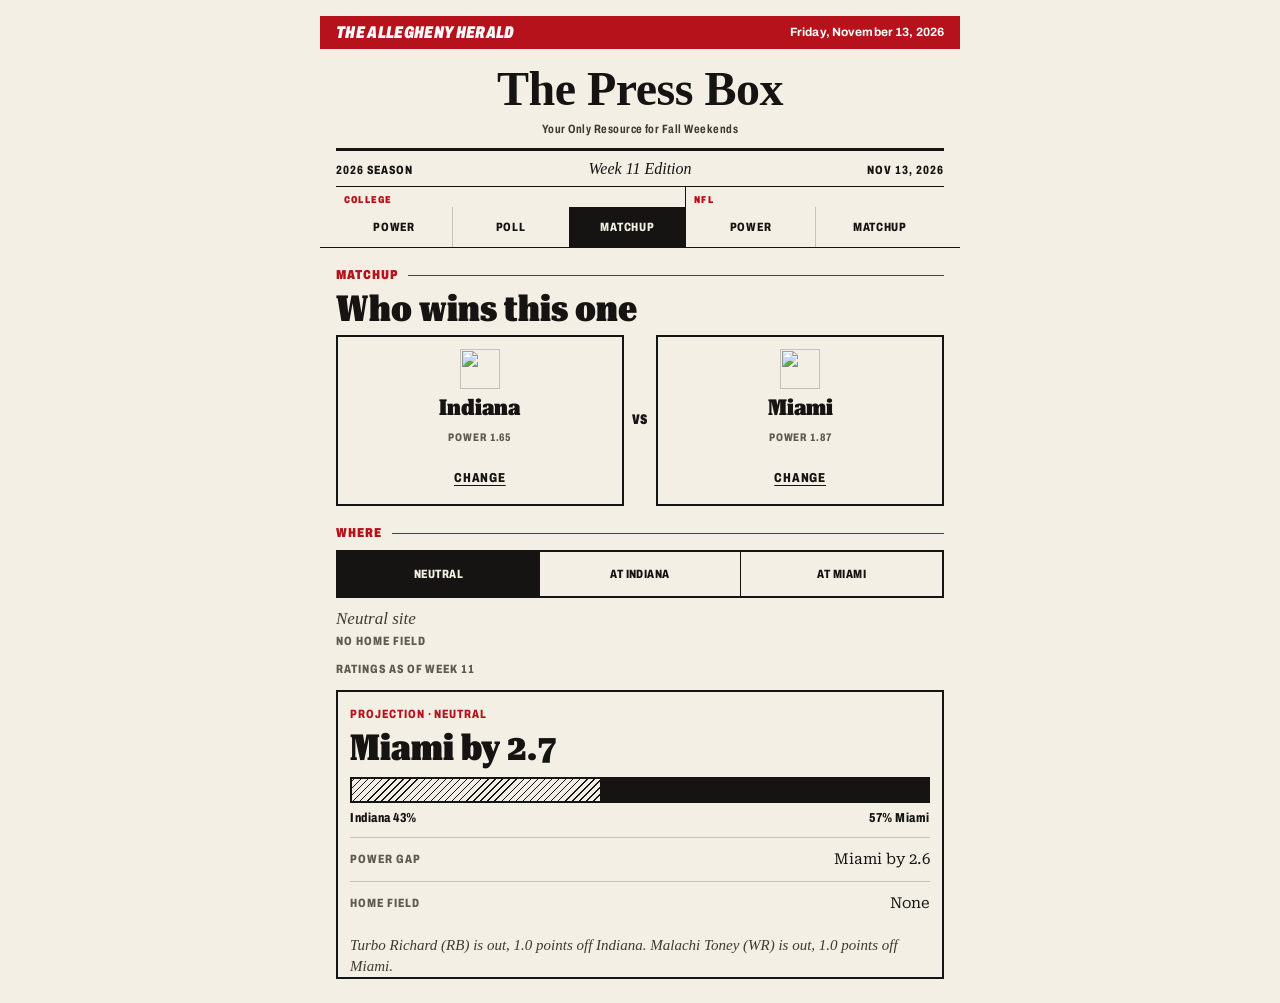
==== docs/index.html @ 461d0d23 "Publish The Press Box site and rankings [automated]" ====
<!DOCTYPE html>
<html lang="en">
  <head>
    <meta charset="utf-8" />
    <meta name="bcpi-build" content="20261113193200" />
    <meta name="viewport" content="width=device-width, initial-scale=1, viewport-fit=cover" />
    <meta name="theme-color" content="#F3EFE4" />
    <meta name="apple-mobile-web-app-capable" content="yes" />
    <meta name="apple-mobile-web-app-status-bar-style" content="default" />
    <meta property="og:site_name" content="The Allegheny Herald" />
    <meta property="og:title" content="The Press Box | The Allegheny Herald" />
    <meta property="og:description" content="College and NFL power rankings, poll, and matchup picks. Updated every week." />
    <meta property="og:type" content="website" />
    <meta property="og:url" content="/" />
    <meta property="og:image" content="/og-2026-w11.png" />
    <meta property="og:image:width" content="1200" />
    <meta property="og:image:height" content="630" />
    <meta property="og:image:alt" content="The Press Box Week 11 power rankings, top five teams" />
    <meta name="twitter:card" content="summary_large_image" />
    <meta name="twitter:title" content="The Press Box | The Allegheny Herald" />
    <meta name="twitter:description" content="College and NFL power rankings, poll, and matchup picks. Updated every week." />
    <meta name="twitter:image" content="/og-2026-w11.png" />
    <link rel="apple-touch-icon" href="./apple-touch-icon.png" />
    <link rel="icon" href="./favicon.svg" type="image/svg+xml" />
    <link rel="icon" href="./favicon.ico" sizes="32x32" />
    <link rel="manifest" href="./manifest.webmanifest" />
    <meta name="apple-mobile-web-app-title" content="The Press Box" />
    <meta name="description" content="College and NFL power rankings, poll, and matchup picks. Updated every week." />
    <title>The Press Box | The Allegheny Herald</title>
    <link rel="preconnect" href="https://fonts.googleapis.com" />
    <link rel="preconnect" href="https://fonts.gstatic.com" crossorigin />
    <link
      href="https://fonts.googleapis.com/css2?family=Old+Standard+TT:ital,wght@0,400;0,700;1,400&family=Roboto+Serif:opsz,wdth,wght@8..144,50..150,400..900&family=Archivo:ital,wdth,wght@0,62..125,500..900;1,62..125,700..900&display=swap"
      rel="stylesheet"
    />
    <link rel="stylesheet" href="./static/press-box.css?v=20261113193200" />
  </head>
  <body data-page="matchup">
    <div class="sheet">
      <div class="banner">
        <span class="banner-name">The Allegheny Herald</span>
        <span class="banner-side">College &amp; Pro</span>
      </div>
      <header class="masthead">
        <h1>The Press Box</h1>
        <p class="mast-kicker">Your Only Resource for Fall Weekends</p>
      </header>
      <div class="dateline">
        <span id="dateline-season">2026 season</span>
        <em id="dateline-edition">Week edition</em>
        <span id="dateline-date"></span>
      </div>
      <nav class="rail" aria-label="Section"></nav>
      <main id="view">
        <p class="sec-label"><span>Matchup</span><i></i></p>
        <h2 class="headline">Who wins this one</h2>
        <div class="versus">
          <div class="slot" id="slot-a"></div>
          <div class="vs-mark">VS</div>
          <div class="slot" id="slot-b"></div>
        </div>
        <p class="sec-label"><span>Where</span><i></i></p>
        <div class="segment" id="venue" role="group" aria-label="Where"></div>
        <p class="venue-detail" id="venue-detail"></p>
        <p class="ratings-asof" id="ratings-asof"></p>
        <section class="projection" id="projection" hidden></section>
      </main>
    </div>
    <script>window.BCPI_CONFIG={mode:"static",dataUrl:"./data"};</script>
    <script src="./static/shared.js?v=20261113193200"></script>
    <script src="./static/shell.js?v=20261113193200"></script>
    <script src="./static/nav.js?v=20261113193200"></script>
    <script src="./static/matchup.js?v=20261113193200"></script>
  </body>
</html>
---- docs/static/press-box.css ----
:root {
  --paper: #f3efe4;
  --ink: #161412;
  --ink-2: #3e3a33;
  --muted: #5f594e;
  --faint: #8a8478;
  --rule: rgba(22, 20, 18, 0.2);
  --red: #b5121b;
  --gutter-left: max(16px, env(safe-area-inset-left));
  --gutter-right: max(16px, env(safe-area-inset-right));
  --sans: "Archivo", "Arial Narrow", sans-serif;
  --serif: "Roboto Serif", "Times New Roman", serif;
  --mast: "Old Standard TT", "Times New Roman", serif;
  --hatch: repeating-linear-gradient(
    -45deg,
    transparent,
    transparent 4px,
    var(--ink) 4px,
    var(--ink) 5px
  );
}

* {
  box-sizing: border-box;
  border-radius: 0;
}

[hidden] {
  display: none !important;
}

html,
body {
  margin: 0;
  background: var(--paper);
  color: var(--ink);
  font-family: var(--serif);
  font-weight: 400;
  font-size: 15px;
  line-height: 1.4;
  font-variant-numeric: tabular-nums;
}

body {
  min-height: 100vh;
}

button,
input {
  font: inherit;
  color: inherit;
  border-radius: 0;
}

button {
  cursor: pointer;
}

a {
  color: inherit;
}

img {
  display: block;
  border-radius: 0;
}

:focus-visible {
  outline: 2px solid var(--ink);
  outline-offset: 2px;
}

.sheet {
  width: min(640px, 100%);
  margin: 0 auto;
  padding-top: max(16px, env(safe-area-inset-top));
  padding-right: var(--gutter-right);
  padding-bottom: max(24px, env(safe-area-inset-bottom));
  padding-left: var(--gutter-left);
}

.banner {
  display: flex;
  justify-content: space-between;
  align-items: center;
  gap: 12px;
  margin-left: calc(var(--gutter-left) * -1);
  margin-right: calc(var(--gutter-right) * -1);
  padding: 8px var(--gutter-right) 8px var(--gutter-left);
  background: var(--red);
  color: #fff;
}

.banner-name,
.banner-side {
  font-family: var(--sans);
  text-transform: uppercase;
}

.banner-name {
  font-weight: 900;
  font-style: italic;
  font-stretch: 70%;
  font-size: 17px;
  letter-spacing: 0.02em;
  line-height: 1;
  white-space: nowrap;
}

.banner-side {
  font-weight: 700;
  font-size: 12px;
  letter-spacing: 0.06em;
  text-align: right;
  white-space: nowrap;
}

.masthead {
  text-align: center;
  padding: 16px 0 10px;
}

.masthead h1,
.mini-mark {
  font-family: var(--mast);
  font-weight: 700;
  letter-spacing: -0.01em;
  line-height: 1;
  margin: 0;
}

.masthead h1 {
  font-size: 48px;
}

.mast-kicker {
  margin: 8px 0 0;
  font-family: var(--sans);
  font-weight: 700;
  font-stretch: 75%;
  font-size: 12px;
  letter-spacing: 0.04em;
  text-transform: none;
  color: var(--ink-2);
}

.dateline {
  display: flex;
  justify-content: space-between;
  align-items: baseline;
  gap: 8px;
  border-top: 3px solid var(--ink);
  border-bottom: 1px solid var(--ink);
  padding: 7px 0 6px;
  font-family: var(--sans);
  font-weight: 800;
  font-stretch: 75%;
  font-size: 12px;
  letter-spacing: 0.08em;
  text-transform: uppercase;
}

.dateline em {
  font-family: var(--mast);
  font-style: italic;
  font-weight: 400;
  font-size: 16px;
  letter-spacing: 0;
  text-transform: none;
}

.rail {
  position: sticky;
  top: env(safe-area-inset-top);
  z-index: 5;
  background: var(--paper);
  margin-left: calc(var(--gutter-left) * -1);
  margin-right: calc(var(--gutter-right) * -1);
  padding: 0 var(--gutter-right) 0 var(--gutter-left);
}

.rail {
  display: grid;
  grid-template-columns: 1.35fr 1fr;
  gap: 0;
  border-bottom: 1px solid var(--ink);
}

.rail-sport {
  min-width: 0;
  border-left: 1px solid var(--ink);
}

.rail-sport:first-child {
  border-left: 0;
}

.rail-sport-name {
  display: block;
  padding: 6px 8px 0;
  color: var(--red);
  font-family: var(--sans);
  font-weight: 900;
  font-stretch: 75%;
  font-size: 10px;
  letter-spacing: 0.12em;
  text-transform: uppercase;
}

.rail-tabs {
  display: flex;
}

.rail-tabs a {
  flex: 1;
  min-height: 40px;
  display: flex;
  align-items: center;
  justify-content: center;
  padding: 0 4px;
  text-decoration: none;
  border-left: 1px solid var(--rule);
  font-family: var(--sans);
  font-weight: 800;
  font-stretch: 75%;
  font-size: 12px;
  letter-spacing: 0.06em;
  text-transform: uppercase;
}

.rail-tabs a:first-child {
  border-left: 0;
}

.rail-tabs a.active {
  background: var(--ink);
  color: var(--paper);
}

.edition-pickers,
.edition-host .edition-pickers {
  display: flex;
  gap: 10px;
  margin: 0 0 14px;
}

.edition-pick {
  flex: 1;
  display: flex;
  flex-direction: column;
  gap: 4px;
  font-family: var(--sans);
  font-weight: 800;
  font-stretch: 75%;
  font-size: 11px;
  letter-spacing: 0.08em;
  text-transform: uppercase;
  color: var(--ink-2);
}

.edition-pick select {
  min-height: 40px;
  border: 1px solid var(--ink);
  background: var(--paper);
  padding: 0 10px;
  font-family: var(--serif);
  font-weight: 700;
  font-stretch: 75%;
  font-size: 16px;
  color: var(--ink);
}

.qb-flag {
  display: inline-block;
  margin-top: 2px;
  color: var(--red);
  font-family: var(--sans);
  font-weight: 800;
  font-stretch: 75%;
  font-size: 10px;
  letter-spacing: 0.04em;
  text-transform: uppercase;
}

.mobile-tab-bar {
  display: none;
}

.sec-label {
  display: flex;
  align-items: center;
  gap: 10px;
  margin: 18px 0 8px;
  color: var(--red);
  font-family: var(--sans);
  font-weight: 900;
  font-stretch: 75%;
  font-size: 13px;
  letter-spacing: 0.08em;
  text-transform: uppercase;
}

.sec-label i {
  flex: 1;
  height: 1px;
  background: var(--red);
}

.headline {
  margin: 0 0 8px;
  font-family: var(--serif);
  font-weight: 900;
  font-stretch: 62%;
  font-size: 36px;
  line-height: 0.95;
}

.deck,
.one-liner,
.caption,
.piece p,
.note {
  font-family: var(--mast);
  font-style: italic;
  font-weight: 400;
  color: var(--ink-2);
}

.deck {
  margin: 0 0 16px;
  font-size: 17px;
  line-height: 1.35;
}

.one-liner {
  margin: 8px 0 0;
  font-size: 17px;
  line-height: 1.35;
}

.caption,
.note {
  margin: 10px 0 0;
  font-size: 15px;
}

.editor-note {
  font-size: 13px;
  color: var(--muted);
}

.banner-side.banner-date {
  text-transform: none;
  letter-spacing: 0.01em;
  font-weight: 700;
}

.stepper {
  display: flex;
  justify-content: space-between;
  gap: 12px;
  margin: 0 0 12px;
}

.stepper button,
.picker-done,
.change,
.board-more {
  min-height: 44px;
  background: transparent;
  border: 2px solid var(--ink);
  font-family: var(--sans);
  font-weight: 800;
  font-stretch: 75%;
  letter-spacing: 0.06em;
  text-transform: uppercase;
}

.stepper button,
.board-more {
  padding: 0 12px;
  font-size: 13px;
}

.board-more {
  display: flex;
  align-items: center;
  justify-content: center;
  width: 100%;
  margin-top: 10px;
}

.board.is-full .cols-power {
  grid-template-columns: 44px minmax(0, 1fr) 46px 58px;
}

.board.is-full .cols-poll {
  grid-template-columns: 44px minmax(0, 1fr) 44px 40px 52px;
}

.stepper button:disabled {
  color: var(--faint);
  border-color: var(--faint);
  cursor: default;
}

.board {
  border: 2px solid var(--ink);
}

.board-head,
.board-row,
.log-head,
.log-row {
  display: grid;
  align-items: center;
  column-gap: 8px;
}

.board-head,
.log-head {
  min-height: 32px;
  padding: 0 8px;
  background: var(--ink);
  color: var(--paper);
  font-family: var(--sans);
  font-weight: 800;
  font-stretch: 75%;
  font-size: 11px;
  letter-spacing: 0.08em;
  text-transform: uppercase;
}

.board-row,
.log-row {
  min-height: 54px;
  padding: 6px 8px;
  border-top: 1px solid var(--rule);
  text-decoration: none;
  color: inherit;
}

.cols-power {
  grid-template-columns: 36px minmax(0, 1fr) 46px 58px;
}

.cols-poll {
  grid-template-columns: 36px minmax(0, 1fr) 44px 40px 52px;
}

.cols-log {
  grid-template-columns: 36px minmax(0, 1fr) 36px minmax(72px, 34%);
}

.num,
.rec,
.score,
.move,
.wk {
  text-align: right;
  white-space: nowrap;
}

.score,
.rec,
.move,
.num {
  font-variant-numeric: tabular-nums;
}

.board-row .num,
.log-row .wk {
  font-family: var(--serif);
  font-weight: 800;
  font-stretch: 75%;
  font-size: 18px;
}

.team-bits {
  display: flex;
  align-items: center;
  gap: 8px;
  min-width: 0;
}

.logo,
.logo-lg,
.logo-md {
  object-fit: contain;
  flex: none;
  background: transparent;
}

.logo {
  width: 28px;
  height: 28px;
}

.logo-lg {
  width: 56px;
  height: 56px;
}

.logo-md {
  width: 40px;
  height: 40px;
  margin: 0 auto;
}

.team-name,
.conf {
  display: block;
}

.team-name {
  font-family: var(--serif);
  font-weight: 800;
  font-stretch: 70%;
  font-size: 18px;
  line-height: 1.05;
}

.conf,
.meta,
.stat .lbl,
.ratings-asof,
.proj-kicker,
.proj-line dt,
.slot .pwr,
.picker-title {
  font-family: var(--sans);
  font-weight: 800;
  font-stretch: 75%;
  letter-spacing: 0.08em;
  text-transform: uppercase;
}

.conf {
  margin-top: 2px;
  color: var(--muted);
  font-size: 11px;
  letter-spacing: 0.06em;
}

.score {
  font-family: var(--serif);
  font-weight: 800;
  font-stretch: 75%;
  font-size: 16px;
}

.move {
  font-family: var(--sans);
  font-weight: 800;
  font-size: 13px;
  text-align: center;
}

.inside-bar {
  display: flex;
  justify-content: space-between;
  align-items: center;
  gap: 12px;
  min-height: 44px;
  border-bottom: 3px solid var(--ink);
}

.back,
.mini-mark {
  text-decoration: none;
}

.back {
  min-height: 44px;
  display: inline-flex;
  align-items: center;
  font-family: var(--sans);
  font-weight: 800;
  font-stretch: 75%;
  font-size: 13px;
  letter-spacing: 0.06em;
  text-transform: uppercase;
}

.mini-mark {
  font-size: 22px;
}

.team-lockup {
  display: flex;
  align-items: center;
  gap: 12px;
  margin-top: 8px;
}

.team-lockup h2 {
  margin: 0;
  font-family: var(--serif);
  font-weight: 900;
  font-stretch: 62%;
  font-size: clamp(34px, 11vw, 54px);
  line-height: 0.95;
}

.statbox {
  display: grid;
  grid-template-columns: repeat(3, minmax(0, 1fr));
  border: 2px solid var(--ink);
  margin: 14px 0;
}

.stat + .stat {
  border-left: 1px solid var(--ink);
}

.stat {
  padding: 10px 6px 12px;
  text-align: center;
  min-width: 0;
}

.stat .lbl {
  color: var(--muted);
  font-size: 11px;
  line-height: 1.2;
}

.stat .val {
  margin-top: 6px;
  font-family: var(--serif);
  font-weight: 800;
  font-stretch: 70%;
  font-size: 28px;
  line-height: 1;
}

.stat .val.word {
  font-size: 22px;
}

.split {
  display: flex;
  height: 26px;
  border: 2px solid var(--ink);
  margin-top: 8px;
}

.split span {
  display: flex;
  align-items: center;
  justify-content: center;
  min-width: 0;
  overflow: hidden;
  font-family: var(--sans);
  font-weight: 800;
  font-stretch: 75%;
  font-size: 10px;
  letter-spacing: 0.04em;
  text-transform: uppercase;
  white-space: nowrap;
}

.split .solid {
  background: var(--ink);
  color: var(--paper);
}

.split .hatch {
  background: var(--hatch);
  color: var(--ink);
}

.split .plain {
  background: var(--paper);
  color: var(--ink);
}

.split .neg {
  background: var(--paper);
  border: 2px dotted var(--ink);
  color: var(--ink);
}

.split .chip {
  background: var(--paper);
  padding: 1px 4px;
}

.split-legend {
  display: flex;
  flex-wrap: wrap;
  gap: 6px 12px;
  margin: 6px 0 4px;
  color: var(--muted);
  font-family: var(--sans);
  font-weight: 800;
  font-stretch: 75%;
  font-size: 11px;
  letter-spacing: 0.06em;
  text-transform: uppercase;
}

.piece {
  padding: 14px 0;
  border-top: 1px solid var(--rule);
}

.piece-top {
  display: flex;
  justify-content: space-between;
  align-items: baseline;
  gap: 12px;
}

.piece h3,
.piece .verdict {
  margin: 0;
  font-family: var(--serif);
  font-weight: 800;
  font-stretch: 70%;
  font-size: 24px;
  line-height: 1.05;
}

.piece .verdict {
  text-align: right;
  white-space: nowrap;
}

.piece p {
  margin: 8px 0;
  font-size: 16px;
  line-height: 1.4;
}

.meta {
  margin: 0;
  color: var(--muted);
  font-size: 11px;
}

.piece.is-zero h3,
.piece.is-zero .verdict {
  color: var(--faint);
}

.wl {
  display: inline-flex;
  width: 22px;
  height: 22px;
  align-items: center;
  justify-content: center;
  border: 1px solid var(--ink);
  font-family: var(--sans);
  font-weight: 800;
  font-size: 12px;
  justify-self: center;
}

.wl.win {
  background: var(--ink);
  color: var(--paper);
}

.opp-rank {
  color: var(--muted);
  font-family: var(--sans);
  font-weight: 800;
  font-stretch: 75%;
  font-size: 11px;
  letter-spacing: 0.04em;
}

.kick {
  color: var(--muted);
  font-family: var(--serif);
  font-size: 13px;
  line-height: 1.25;
  text-align: right;
}

.versus {
  display: grid;
  grid-template-columns: minmax(0, 1fr) auto minmax(0, 1fr);
  gap: 8px;
  align-items: stretch;
}

.slot {
  border: 2px solid var(--ink);
  padding: 12px 8px 4px;
  text-align: center;
}

.slot .name {
  margin: 8px 0 4px;
  font-family: var(--serif);
  font-weight: 900;
  font-stretch: 70%;
  font-size: 22px;
  line-height: 1;
}

.slot .pwr {
  color: var(--muted);
  font-size: 11px;
}

.change {
  border: 0;
  min-height: 44px;
  padding: 0 8px;
  text-decoration: underline;
  text-underline-offset: 3px;
  font-size: 13px;
}

.vs-mark {
  align-self: center;
  font-family: var(--sans);
  font-weight: 900;
  font-stretch: 70%;
  letter-spacing: 0.06em;
  font-size: 14px;
}

.segment {
  display: flex;
  border: 2px solid var(--ink);
}

.segment button {
  flex: 1;
  min-height: 44px;
  border: 0;
  border-left: 1px solid var(--ink);
  background: transparent;
  padding: 6px 4px;
  font-family: var(--sans);
  font-weight: 800;
  font-stretch: 75%;
  font-size: 12px;
  letter-spacing: 0.04em;
  text-transform: uppercase;
}

.segment button:first-child {
  border-left: 0;
}

.segment button[aria-pressed="true"] {
  background: var(--ink);
  color: var(--paper);
}

.venue-detail {
  margin: 10px 0 0;
  font-family: var(--mast);
  font-style: italic;
  font-weight: 400;
  font-size: 17px;
  line-height: 1.35;
  color: var(--ink-2);
}

.venue-detail .venue-city {
  display: block;
  margin-top: 2px;
  font-family: var(--sans);
  font-style: normal;
  font-weight: 800;
  font-stretch: 75%;
  font-size: 12px;
  letter-spacing: 0.08em;
  text-transform: uppercase;
  color: var(--muted);
}

.ratings-asof {
  margin: 12px 0;
  color: var(--muted);
  font-size: 12px;
}

.projection {
  border: 2px solid var(--ink);
  padding: 14px 12px 0;
}

.proj-kicker {
  margin: 0;
  color: var(--red);
  font-size: 12px;
}

.proj-headline {
  margin: 8px 0 12px;
  font-family: var(--serif);
  font-weight: 900;
  font-stretch: 62%;
  font-size: 36px;
  line-height: 0.95;
}

.winbar {
  display: flex;
  height: 26px;
  border: 2px solid var(--ink);
}

.winbar .solid {
  background: var(--ink);
}

.winbar .hatch {
  background: var(--hatch);
}

.pct-row {
  display: flex;
  justify-content: space-between;
  gap: 12px;
  margin-top: 6px;
  font-family: var(--sans);
  font-weight: 800;
  font-stretch: 75%;
  font-size: 13px;
  letter-spacing: 0.04em;
}

.proj-lines {
  margin: 10px 0 0;
}

.proj-line {
  display: flex;
  justify-content: space-between;
  align-items: center;
  gap: 12px;
  min-height: 44px;
  border-top: 1px solid var(--rule);
}

.proj-line dt {
  color: var(--muted);
  font-size: 12px;
}

.proj-line dd {
  margin: 0;
  text-align: right;
}

.status {
  padding: 24px 0;
  font-family: var(--mast);
  font-style: italic;
  font-size: 17px;
}

.picker-sheet {
  position: fixed;
  inset: 0;
  z-index: 20;
  background: var(--paper);
  display: flex;
  flex-direction: column;
  padding-top: env(safe-area-inset-top);
  padding-right: var(--gutter-right);
  padding-bottom: env(safe-area-inset-bottom);
  padding-left: var(--gutter-left);
}

.picker-bar {
  display: flex;
  justify-content: space-between;
  align-items: center;
  border-bottom: 3px solid var(--ink);
}

.picker-title {
  margin: 0;
  font-size: 13px;
}

.picker-done {
  padding: 0 12px;
  font-size: 13px;
}

.picker-search {
  width: 100%;
  min-height: 44px;
  margin: 12px 0;
  padding: 0 10px;
  border: 2px solid var(--ink);
  background: var(--paper);
  font-size: 16px;
}

.picker-list {
  list-style: none;
  margin: 0;
  padding: 0;
  overflow: auto;
  border-top: 1px solid var(--ink);
}

.picker-list button {
  width: 100%;
  min-height: 44px;
  display: flex;
  align-items: center;
  gap: 10px;
  padding: 4px 0;
  border: 0;
  border-bottom: 1px solid var(--rule);
  background: transparent;
  text-align: left;
  font-family: var(--serif);
  font-weight: 700;
  font-stretch: 75%;
  font-size: 18px;
}

.picker-list img,
.picker-logo-blank {
  width: 28px;
  height: 28px;
  object-fit: contain;
  flex: none;
}

.picker-empty {
  padding: 16px 0;
  color: var(--muted);
  font-family: var(--mast);
  font-style: italic;
}

.bcpi-loader {
  position: fixed;
  left: 16px;
  bottom: max(16px, env(safe-area-inset-bottom));
  z-index: 30;
  background: var(--paper);
  border: 2px solid var(--ink);
  padding: 8px 12px;
}

.bcpi-loader-text {
  margin: 0;
  font-family: var(--sans);
  font-weight: 800;
  font-stretch: 75%;
  letter-spacing: 0.08em;
  text-transform: uppercase;
  font-size: 12px;
}

.result-note {
  text-decoration: none;
}

@media (max-width: 720px) {
  .mobile-tab-bar {
    position: fixed;
    left: 0;
    right: 0;
    bottom: 0;
    z-index: 40;
    display: grid;
    grid-template-columns: repeat(5, 1fr);
    min-height: calc(52px + env(safe-area-inset-bottom));
    padding-bottom: env(safe-area-inset-bottom);
    border-top: 2px solid var(--ink);
    background: var(--paper);
  }

  .mobile-tab {
    display: flex;
    align-items: center;
    justify-content: center;
    text-decoration: none;
    font-family: var(--sans);
    font-weight: 800;
    font-stretch: 75%;
    font-size: 10px;
    letter-spacing: 0.04em;
    text-transform: uppercase;
    color: var(--ink-2);
  }

  .mobile-tab.active {
    color: var(--paper);
    background: var(--ink);
  }

  body {
    padding-bottom: calc(60px + env(safe-area-inset-bottom));
  }

  .rail {
    grid-template-columns: 1fr;
  }

  .rail-sport {
    border-left: 0;
    border-top: 1px solid var(--ink);
  }

  .rail-sport:first-child {
    border-top: 0;
  }
}

@media (max-width: 420px) {
  .banner-name {
    font-size: 14px;
  }

  .banner-side {
    font-size: 10px;
    letter-spacing: 0.04em;
  }

  .rail-tabs a {
    font-size: 11px;
    letter-spacing: 0.04em;
  }
}

@media (max-width: 380px) {
  .headline,
  .proj-headline {
    font-size: 32px;
  }

  .banner-name {
    font-size: 13px;
  }

  .masthead h1 {
    font-size: 46px;
  }
}
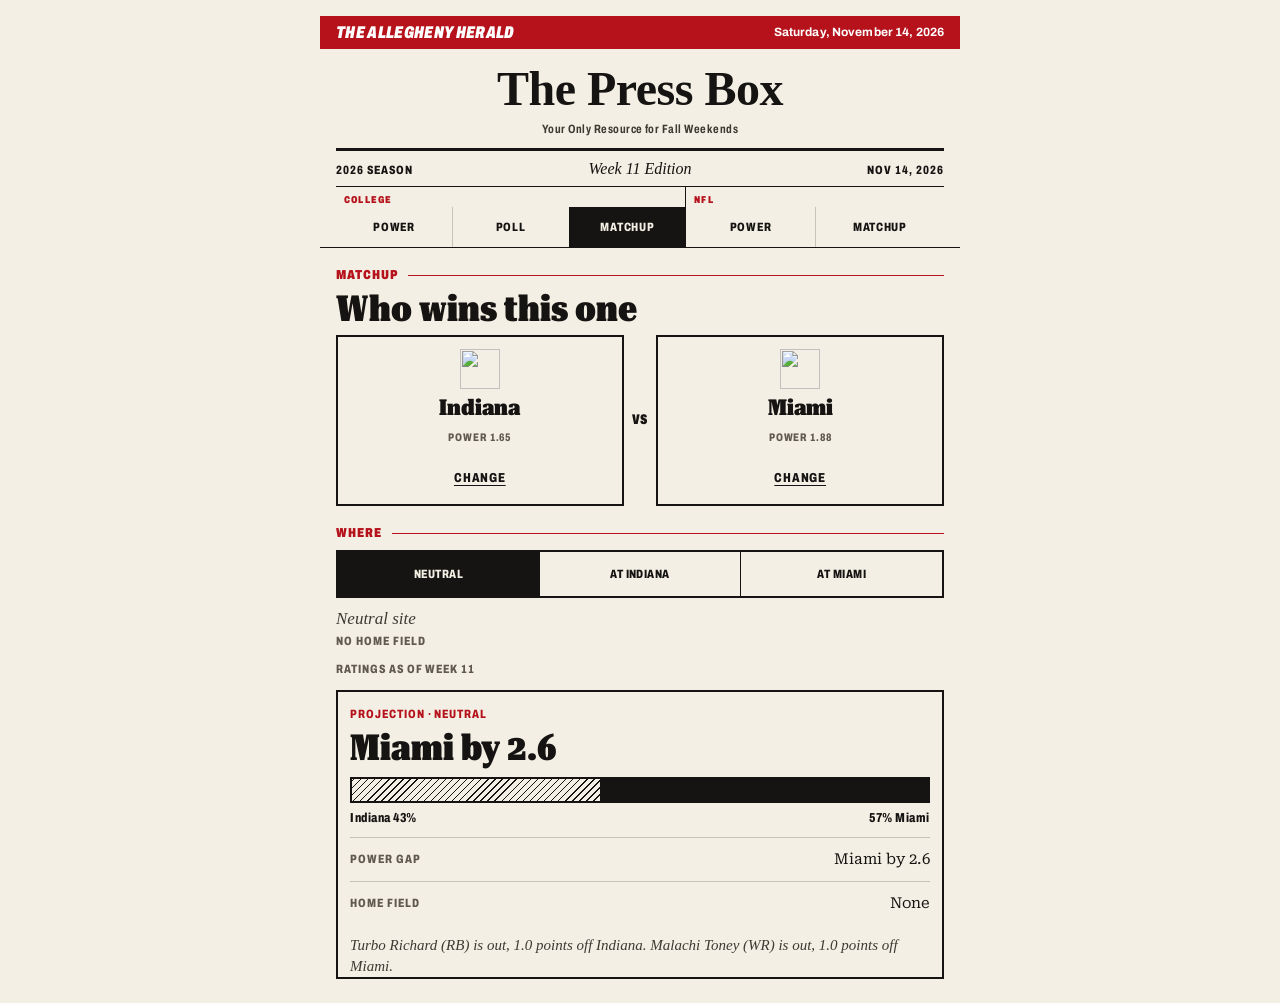
==== commit 7636b6b9: "Publish The Press Box site and rankings [automated]" ====
--- a/docs/index.html
+++ b/docs/index.html
@@ -2,7 +2,7 @@
 <html lang="en">
   <head>
     <meta charset="utf-8" />
-    <meta name="bcpi-build" content="20261113193200" />
+    <meta name="bcpi-build" content="20261114175809" />
     <meta name="viewport" content="width=device-width, initial-scale=1, viewport-fit=cover" />
     <meta name="theme-color" content="#F3EFE4" />
     <meta name="apple-mobile-web-app-capable" content="yes" />
@@ -33,7 +33,7 @@
       href="https://fonts.googleapis.com/css2?family=Old+Standard+TT:ital,wght@0,400;0,700;1,400&family=Roboto+Serif:opsz,wdth,wght@8..144,50..150,400..900&family=Archivo:ital,wdth,wght@0,62..125,500..900;1,62..125,700..900&display=swap"
       rel="stylesheet"
     />
-    <link rel="stylesheet" href="./static/press-box.css?v=20261113193200" />
+    <link rel="stylesheet" href="./static/press-box.css?v=20261114175809" />
   </head>
   <body data-page="matchup">
     <div class="sheet">
@@ -67,9 +67,9 @@
       </main>
     </div>
     <script>window.BCPI_CONFIG={mode:"static",dataUrl:"./data"};</script>
-    <script src="./static/shared.js?v=20261113193200"></script>
-    <script src="./static/shell.js?v=20261113193200"></script>
-    <script src="./static/nav.js?v=20261113193200"></script>
-    <script src="./static/matchup.js?v=20261113193200"></script>
+    <script src="./static/shared.js?v=20261114175809"></script>
+    <script src="./static/shell.js?v=20261114175809"></script>
+    <script src="./static/nav.js?v=20261114175809"></script>
+    <script src="./static/matchup.js?v=20261114175809"></script>
   </body>
 </html>
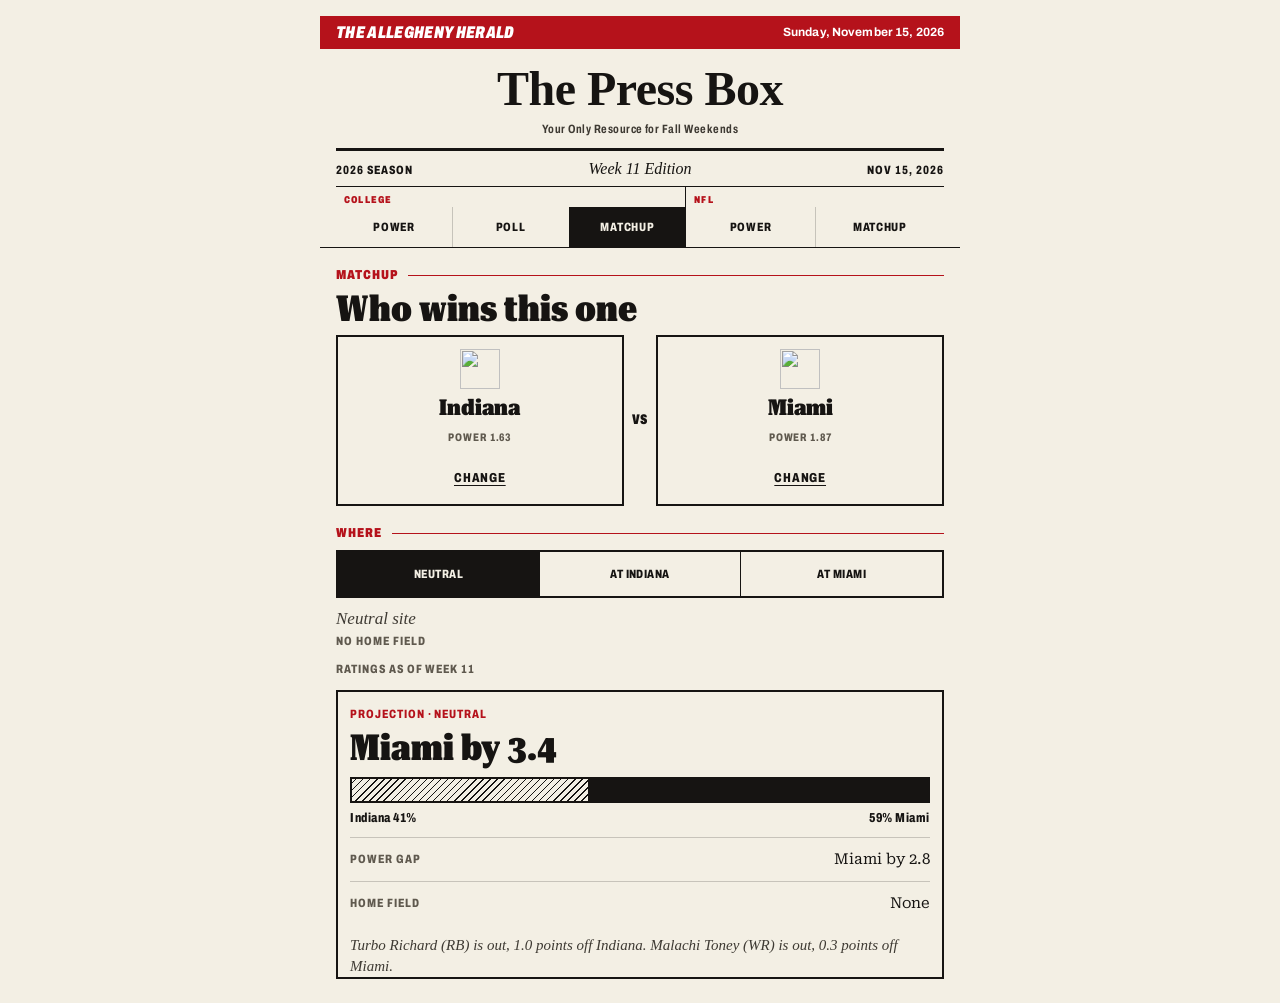
==== commit f98bcff2: "Publish The Press Box site and rankings [automated]" ====
--- a/docs/index.html
+++ b/docs/index.html
@@ -2,7 +2,7 @@
 <html lang="en">
   <head>
     <meta charset="utf-8" />
-    <meta name="bcpi-build" content="20261114175809" />
+    <meta name="bcpi-build" content="20261115184723" />
     <meta name="viewport" content="width=device-width, initial-scale=1, viewport-fit=cover" />
     <meta name="theme-color" content="#F3EFE4" />
     <meta name="apple-mobile-web-app-capable" content="yes" />
@@ -33,7 +33,7 @@
       href="https://fonts.googleapis.com/css2?family=Old+Standard+TT:ital,wght@0,400;0,700;1,400&family=Roboto+Serif:opsz,wdth,wght@8..144,50..150,400..900&family=Archivo:ital,wdth,wght@0,62..125,500..900;1,62..125,700..900&display=swap"
       rel="stylesheet"
     />
-    <link rel="stylesheet" href="./static/press-box.css?v=20261114175809" />
+    <link rel="stylesheet" href="./static/press-box.css?v=20261115184723" />
   </head>
   <body data-page="matchup">
     <div class="sheet">
@@ -67,9 +67,9 @@
       </main>
     </div>
     <script>window.BCPI_CONFIG={mode:"static",dataUrl:"./data"};</script>
-    <script src="./static/shared.js?v=20261114175809"></script>
-    <script src="./static/shell.js?v=20261114175809"></script>
-    <script src="./static/nav.js?v=20261114175809"></script>
-    <script src="./static/matchup.js?v=20261114175809"></script>
+    <script src="./static/shared.js?v=20261115184723"></script>
+    <script src="./static/shell.js?v=20261115184723"></script>
+    <script src="./static/nav.js?v=20261115184723"></script>
+    <script src="./static/matchup.js?v=20261115184723"></script>
   </body>
 </html>
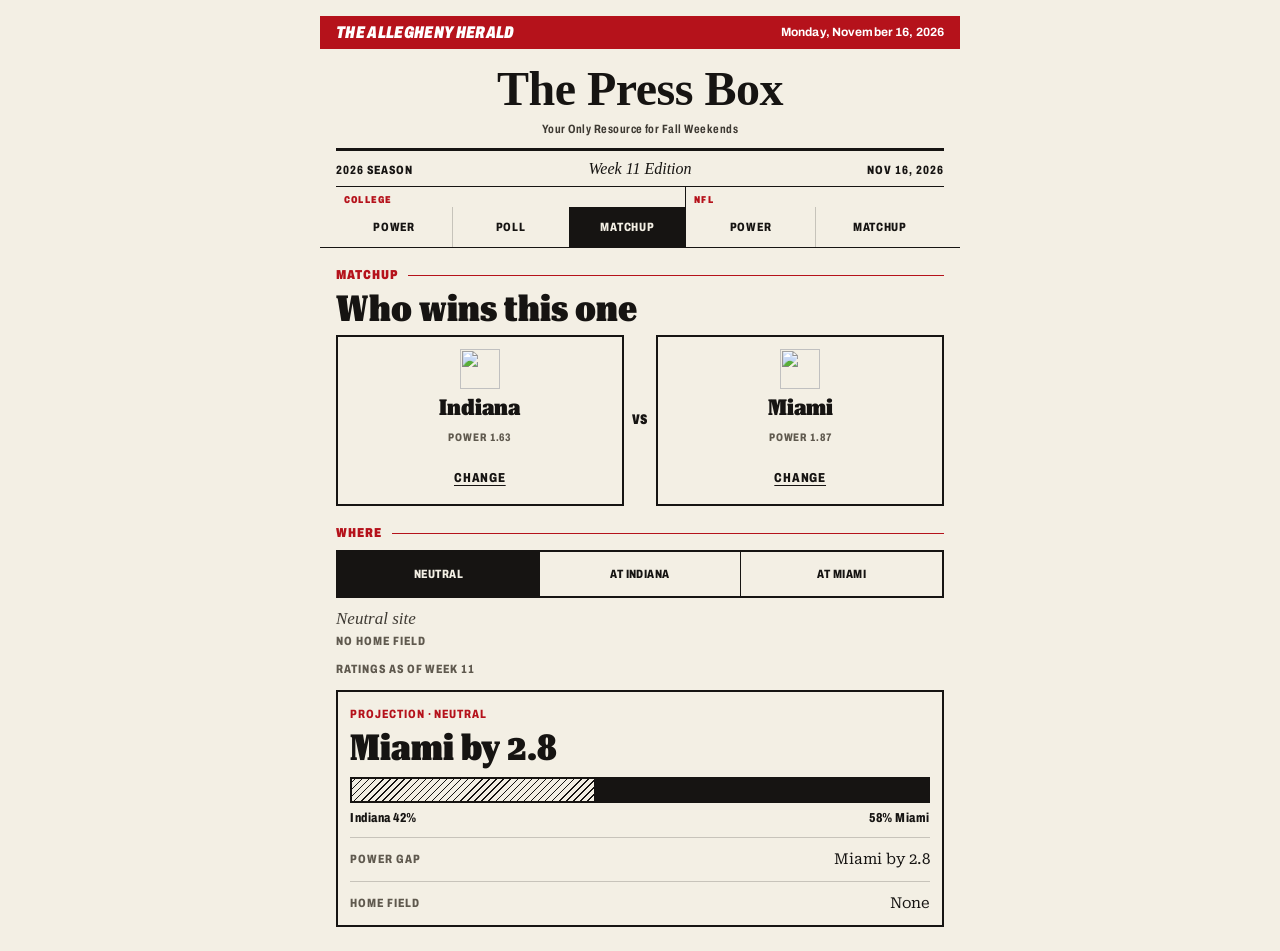
==== commit bf0f4de5: "Publish The Press Box site and rankings [automated]" ====
--- a/docs/index.html
+++ b/docs/index.html
@@ -2,7 +2,7 @@
 <html lang="en">
   <head>
     <meta charset="utf-8" />
-    <meta name="bcpi-build" content="20261115184723" />
+    <meta name="bcpi-build" content="20261116214423" />
     <meta name="viewport" content="width=device-width, initial-scale=1, viewport-fit=cover" />
     <meta name="theme-color" content="#F3EFE4" />
     <meta name="apple-mobile-web-app-capable" content="yes" />
@@ -33,7 +33,7 @@
       href="https://fonts.googleapis.com/css2?family=Old+Standard+TT:ital,wght@0,400;0,700;1,400&family=Roboto+Serif:opsz,wdth,wght@8..144,50..150,400..900&family=Archivo:ital,wdth,wght@0,62..125,500..900;1,62..125,700..900&display=swap"
       rel="stylesheet"
     />
-    <link rel="stylesheet" href="./static/press-box.css?v=20261115184723" />
+    <link rel="stylesheet" href="./static/press-box.css?v=20261116214423" />
   </head>
   <body data-page="matchup">
     <div class="sheet">
@@ -67,9 +67,9 @@
       </main>
     </div>
     <script>window.BCPI_CONFIG={mode:"static",dataUrl:"./data"};</script>
-    <script src="./static/shared.js?v=20261115184723"></script>
-    <script src="./static/shell.js?v=20261115184723"></script>
-    <script src="./static/nav.js?v=20261115184723"></script>
-    <script src="./static/matchup.js?v=20261115184723"></script>
+    <script src="./static/shared.js?v=20261116214423"></script>
+    <script src="./static/shell.js?v=20261116214423"></script>
+    <script src="./static/nav.js?v=20261116214423"></script>
+    <script src="./static/matchup.js?v=20261116214423"></script>
   </body>
 </html>
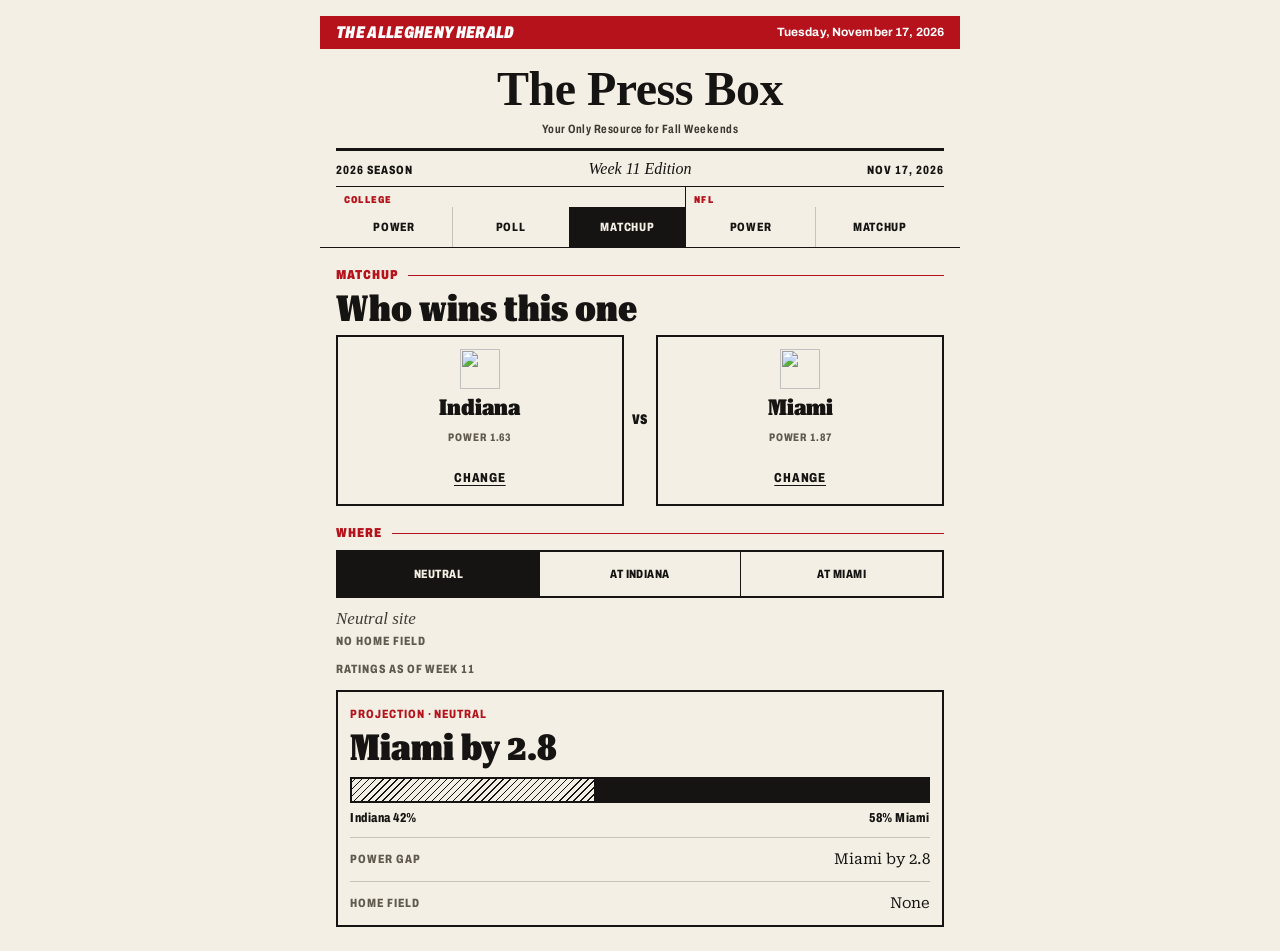
==== commit 63f921eb: "Publish The Press Box site and rankings [automated]" ====
--- a/docs/index.html
+++ b/docs/index.html
@@ -2,7 +2,7 @@
 <html lang="en">
   <head>
     <meta charset="utf-8" />
-    <meta name="bcpi-build" content="20261116214423" />
+    <meta name="bcpi-build" content="20261117203358" />
     <meta name="viewport" content="width=device-width, initial-scale=1, viewport-fit=cover" />
     <meta name="theme-color" content="#F3EFE4" />
     <meta name="apple-mobile-web-app-capable" content="yes" />
@@ -33,7 +33,7 @@
       href="https://fonts.googleapis.com/css2?family=Old+Standard+TT:ital,wght@0,400;0,700;1,400&family=Roboto+Serif:opsz,wdth,wght@8..144,50..150,400..900&family=Archivo:ital,wdth,wght@0,62..125,500..900;1,62..125,700..900&display=swap"
       rel="stylesheet"
     />
-    <link rel="stylesheet" href="./static/press-box.css?v=20261116214423" />
+    <link rel="stylesheet" href="./static/press-box.css?v=20261117203358" />
   </head>
   <body data-page="matchup">
     <div class="sheet">
@@ -67,9 +67,9 @@
       </main>
     </div>
     <script>window.BCPI_CONFIG={mode:"static",dataUrl:"./data"};</script>
-    <script src="./static/shared.js?v=20261116214423"></script>
-    <script src="./static/shell.js?v=20261116214423"></script>
-    <script src="./static/nav.js?v=20261116214423"></script>
-    <script src="./static/matchup.js?v=20261116214423"></script>
+    <script src="./static/shared.js?v=20261117203358"></script>
+    <script src="./static/shell.js?v=20261117203358"></script>
+    <script src="./static/nav.js?v=20261117203358"></script>
+    <script src="./static/matchup.js?v=20261117203358"></script>
   </body>
 </html>
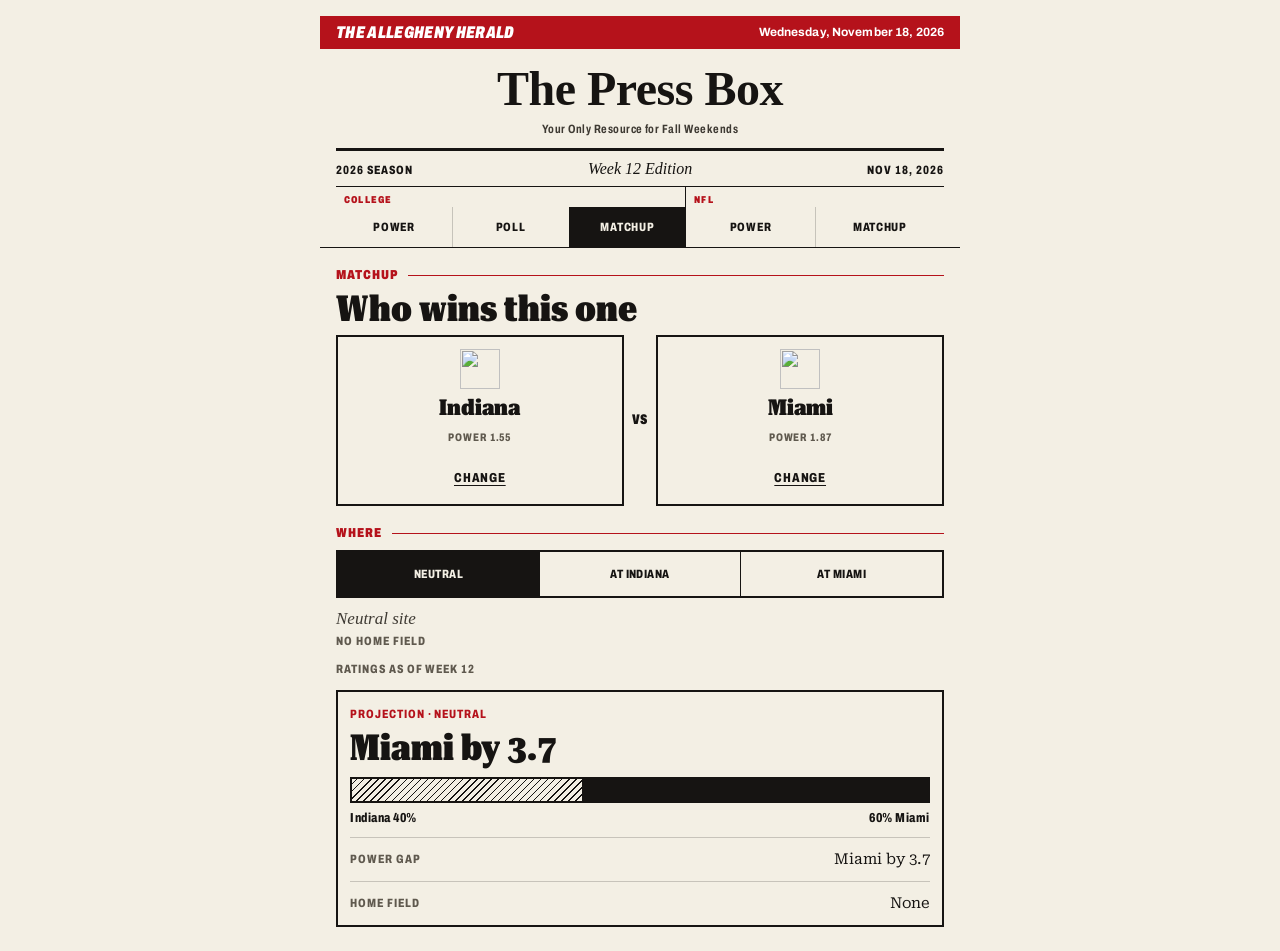
==== commit e81710a8: "Publish The Press Box site and rankings [automated]" ====
--- a/docs/index.html
+++ b/docs/index.html
@@ -2,7 +2,7 @@
 <html lang="en">
   <head>
     <meta charset="utf-8" />
-    <meta name="bcpi-build" content="20261117203358" />
+    <meta name="bcpi-build" content="20261118200729" />
     <meta name="viewport" content="width=device-width, initial-scale=1, viewport-fit=cover" />
     <meta name="theme-color" content="#F3EFE4" />
     <meta name="apple-mobile-web-app-capable" content="yes" />
@@ -12,14 +12,14 @@
     <meta property="og:description" content="College and NFL power rankings, poll, and matchup picks. Updated every week." />
     <meta property="og:type" content="website" />
     <meta property="og:url" content="/" />
-    <meta property="og:image" content="/og-2026-w11.png" />
+    <meta property="og:image" content="/og-2026-w12.png" />
     <meta property="og:image:width" content="1200" />
     <meta property="og:image:height" content="630" />
-    <meta property="og:image:alt" content="The Press Box Week 11 power rankings, top five teams" />
+    <meta property="og:image:alt" content="The Press Box Week 12 power rankings, top five teams" />
     <meta name="twitter:card" content="summary_large_image" />
     <meta name="twitter:title" content="The Press Box | The Allegheny Herald" />
     <meta name="twitter:description" content="College and NFL power rankings, poll, and matchup picks. Updated every week." />
-    <meta name="twitter:image" content="/og-2026-w11.png" />
+    <meta name="twitter:image" content="/og-2026-w12.png" />
     <link rel="apple-touch-icon" href="./apple-touch-icon.png" />
     <link rel="icon" href="./favicon.svg" type="image/svg+xml" />
     <link rel="icon" href="./favicon.ico" sizes="32x32" />
@@ -33,7 +33,7 @@
       href="https://fonts.googleapis.com/css2?family=Old+Standard+TT:ital,wght@0,400;0,700;1,400&family=Roboto+Serif:opsz,wdth,wght@8..144,50..150,400..900&family=Archivo:ital,wdth,wght@0,62..125,500..900;1,62..125,700..900&display=swap"
       rel="stylesheet"
     />
-    <link rel="stylesheet" href="./static/press-box.css?v=20261117203358" />
+    <link rel="stylesheet" href="./static/press-box.css?v=20261118200729" />
   </head>
   <body data-page="matchup">
     <div class="sheet">
@@ -67,9 +67,9 @@
       </main>
     </div>
     <script>window.BCPI_CONFIG={mode:"static",dataUrl:"./data"};</script>
-    <script src="./static/shared.js?v=20261117203358"></script>
-    <script src="./static/shell.js?v=20261117203358"></script>
-    <script src="./static/nav.js?v=20261117203358"></script>
-    <script src="./static/matchup.js?v=20261117203358"></script>
+    <script src="./static/shared.js?v=20261118200729"></script>
+    <script src="./static/shell.js?v=20261118200729"></script>
+    <script src="./static/nav.js?v=20261118200729"></script>
+    <script src="./static/matchup.js?v=20261118200729"></script>
   </body>
 </html>
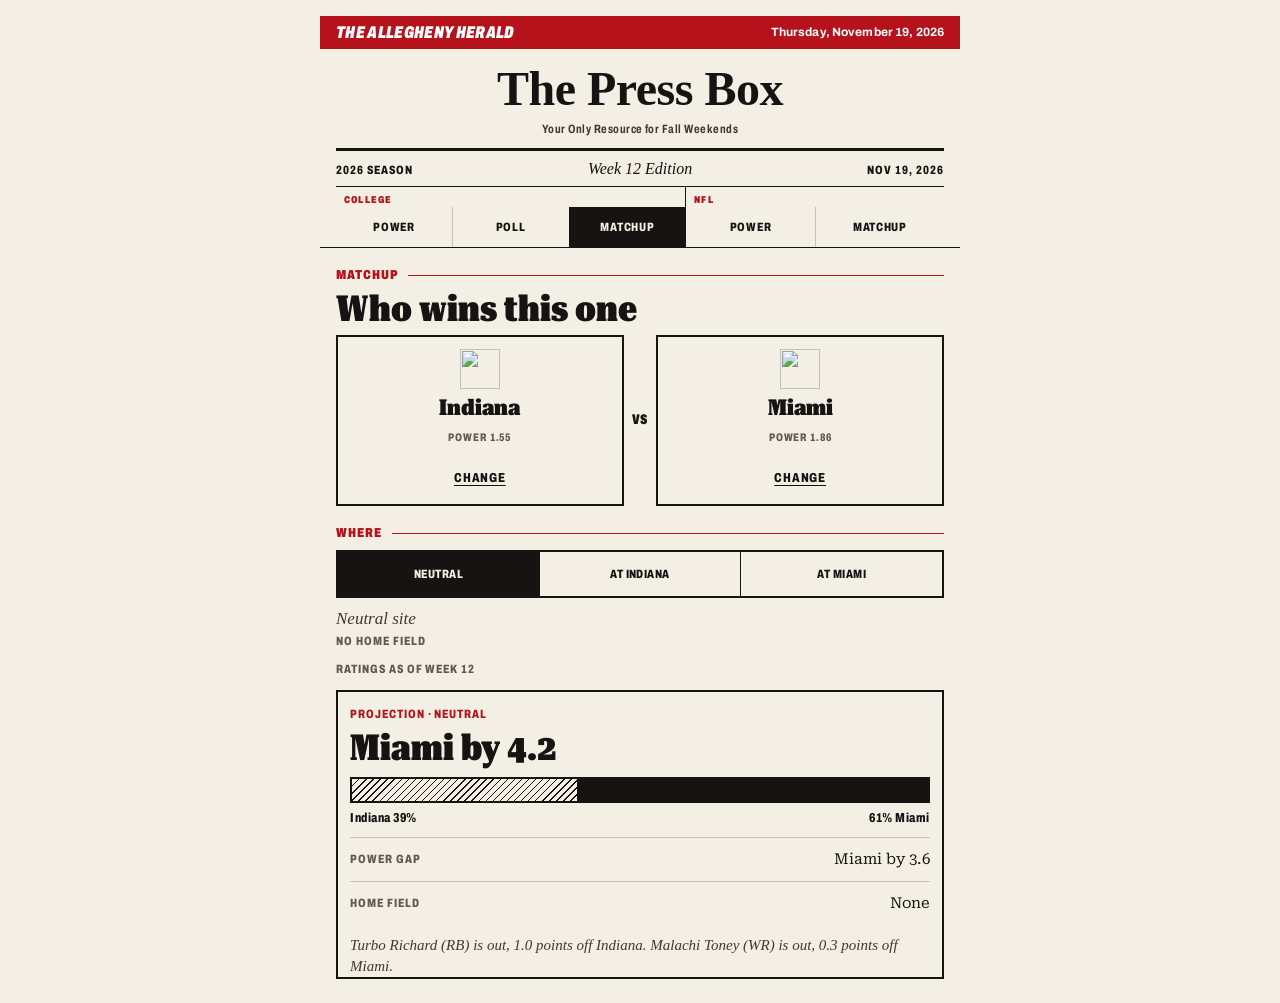
==== commit 4e929063: "Publish The Press Box site and rankings [automated]" ====
--- a/docs/index.html
+++ b/docs/index.html
@@ -2,7 +2,7 @@
 <html lang="en">
   <head>
     <meta charset="utf-8" />
-    <meta name="bcpi-build" content="20261118200729" />
+    <meta name="bcpi-build" content="20261119201531" />
     <meta name="viewport" content="width=device-width, initial-scale=1, viewport-fit=cover" />
     <meta name="theme-color" content="#F3EFE4" />
     <meta name="apple-mobile-web-app-capable" content="yes" />
@@ -33,7 +33,7 @@
       href="https://fonts.googleapis.com/css2?family=Old+Standard+TT:ital,wght@0,400;0,700;1,400&family=Roboto+Serif:opsz,wdth,wght@8..144,50..150,400..900&family=Archivo:ital,wdth,wght@0,62..125,500..900;1,62..125,700..900&display=swap"
       rel="stylesheet"
     />
-    <link rel="stylesheet" href="./static/press-box.css?v=20261118200729" />
+    <link rel="stylesheet" href="./static/press-box.css?v=20261119201531" />
   </head>
   <body data-page="matchup">
     <div class="sheet">
@@ -67,9 +67,9 @@
       </main>
     </div>
     <script>window.BCPI_CONFIG={mode:"static",dataUrl:"./data"};</script>
-    <script src="./static/shared.js?v=20261118200729"></script>
-    <script src="./static/shell.js?v=20261118200729"></script>
-    <script src="./static/nav.js?v=20261118200729"></script>
-    <script src="./static/matchup.js?v=20261118200729"></script>
+    <script src="./static/shared.js?v=20261119201531"></script>
+    <script src="./static/shell.js?v=20261119201531"></script>
+    <script src="./static/nav.js?v=20261119201531"></script>
+    <script src="./static/matchup.js?v=20261119201531"></script>
   </body>
 </html>
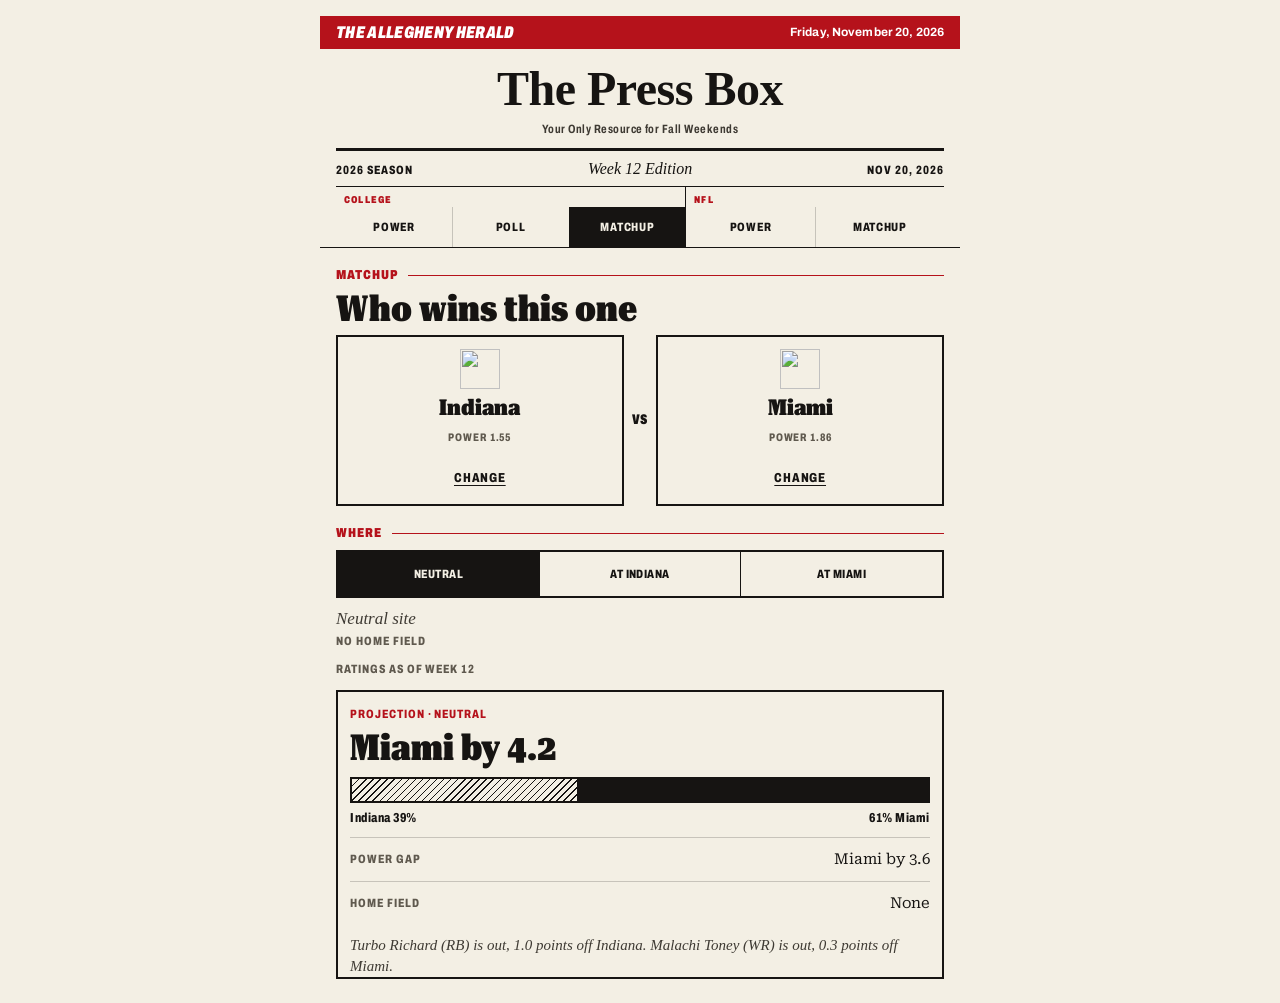
==== commit 8ef8bf54: "Publish The Press Box site and rankings [automated]" ====
--- a/docs/index.html
+++ b/docs/index.html
@@ -2,7 +2,7 @@
 <html lang="en">
   <head>
     <meta charset="utf-8" />
-    <meta name="bcpi-build" content="20261119201531" />
+    <meta name="bcpi-build" content="20261120195232" />
     <meta name="viewport" content="width=device-width, initial-scale=1, viewport-fit=cover" />
     <meta name="theme-color" content="#F3EFE4" />
     <meta name="apple-mobile-web-app-capable" content="yes" />
@@ -33,7 +33,7 @@
       href="https://fonts.googleapis.com/css2?family=Old+Standard+TT:ital,wght@0,400;0,700;1,400&family=Roboto+Serif:opsz,wdth,wght@8..144,50..150,400..900&family=Archivo:ital,wdth,wght@0,62..125,500..900;1,62..125,700..900&display=swap"
       rel="stylesheet"
     />
-    <link rel="stylesheet" href="./static/press-box.css?v=20261119201531" />
+    <link rel="stylesheet" href="./static/press-box.css?v=20261120195232" />
   </head>
   <body data-page="matchup">
     <div class="sheet">
@@ -67,9 +67,9 @@
       </main>
     </div>
     <script>window.BCPI_CONFIG={mode:"static",dataUrl:"./data"};</script>
-    <script src="./static/shared.js?v=20261119201531"></script>
-    <script src="./static/shell.js?v=20261119201531"></script>
-    <script src="./static/nav.js?v=20261119201531"></script>
-    <script src="./static/matchup.js?v=20261119201531"></script>
+    <script src="./static/shared.js?v=20261120195232"></script>
+    <script src="./static/shell.js?v=20261120195232"></script>
+    <script src="./static/nav.js?v=20261120195232"></script>
+    <script src="./static/matchup.js?v=20261120195232"></script>
   </body>
 </html>
